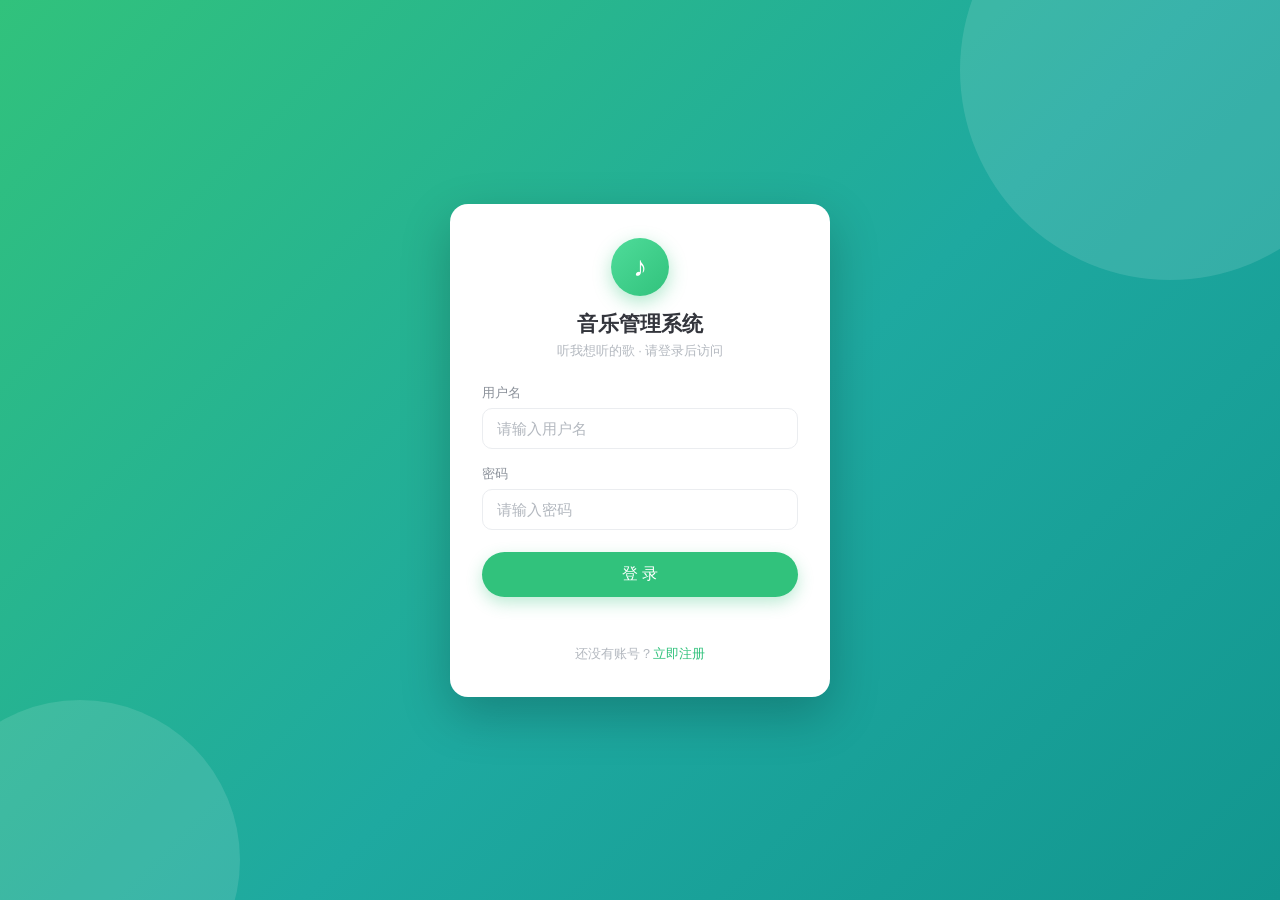
==== music/src/main/resources/static/detail.html @ b978e139 "Initial commit" ====
<!DOCTYPE html>
<html lang="zh-CN">
<head>
  <meta charset="UTF-8">
  <meta name="viewport" content="width=device-width, initial-scale=1.0">
  <title>音乐详情</title>
  <script>
    // 登录守卫：未登录跳转登录页
    if (!sessionStorage.getItem("musicUser")) location.replace("login.html");
  </script>
  <link rel="stylesheet" href="css/qqmusic.css">
  <script defer src="js/shell.js"></script>
  <style>
    /* ---------- 歌曲信息区 ---------- */
    #card { padding: 28px; }
    .detail { display: flex; gap: 28px; flex-wrap: wrap; }
    .cover {
      width: 240px; height: 240px; object-fit: cover; border-radius: 14px; flex-shrink: 0;
      background: #eef0f2; box-shadow: 0 8px 24px rgba(0,0,0,.12);
    }
    .cover.ph {
      display: flex; align-items: center; justify-content: center; font-size: 76px; color: #cbd1d7;
      background: linear-gradient(135deg, #f2f4f6, #e4e8ec);
    }
    .info { flex: 1; min-width: 280px; display: flex; flex-direction: column; gap: 10px; }
    .info h1 { font-size: 25px; font-weight: 700; }
    .info .author { font-size: 15px; color: var(--qm-text-2); }
    .tag { font-size: 12px; padding: 3px 11px; }
    .meta { font-size: 12px; color: var(--qm-text-3); }
    .audio-wrap { display: flex; flex-direction: column; gap: 4px; margin-top: 2px; }

    .like-line { display: flex; align-items: center; gap: 12px; margin-top: 6px; }
    .like-btn { background: #fff; color: var(--qm-red); border: 1px solid #ffd6d6; padding: 7px 20px; }
    .like-btn:hover { background: var(--qm-red-soft); }
    .like-btn.liked { background: var(--qm-red); color: #fff; border-color: var(--qm-red); }
    .like-users { display: flex; flex-wrap: wrap; gap: 6px; align-items: center; margin-top: 2px; }
    .like-users-label { font-size: 12px; color: var(--qm-text-2); }
    .like-user { font-size: 12px; background: var(--qm-red-soft); color: var(--qm-red); padding: 2px 10px; border-radius: 999px; }

    .section { margin-top: 26px; }
    .section h3 { font-size: 13px; color: var(--qm-text-2); margin-bottom: 8px; }
    .content { font-size: 14px; line-height: 1.8; color: #5c6672; white-space: pre-wrap; }
    .actions { margin-top: 26px; display: flex; gap: 10px; }

    /* ---------- 评论区 ---------- */
    #commentsCard h3.title { font-size: 16px; margin-bottom: 16px; }
    .comment-box { display: flex; flex-direction: column; gap: 10px; }
    .comment-box textarea { width: 100%; min-height: 76px; resize: vertical; line-height: 1.6; }
    .comment-box .row { display: flex; justify-content: flex-end; gap: 10px; }
    .comment-list { margin-top: 18px; display: flex; flex-direction: column; gap: 14px; }
    .comment-item { border-top: 1px solid var(--qm-border); padding-top: 14px; }
    .comment-item.comment-highlight { animation: cmtFlash 2.5s ease; border-radius: 8px; }
    @keyframes cmtFlash {
      0%, 45% { background: var(--qm-green-soft); box-shadow: 0 0 0 8px var(--qm-green-soft); }
      100% { background: transparent; box-shadow: 0 0 0 8px transparent; }
    }
    .comment-head { display: flex; align-items: center; gap: 9px; margin-bottom: 5px; }
    .comment-head .avatar {
      width: 32px; height: 32px; border-radius: 50%; flex-shrink: 0; font-weight: 700;
      background: var(--qm-green-soft); color: var(--qm-green-dark);
      display: flex; align-items: center; justify-content: center; font-size: 14px;
    }
    .comment-head .name { font-weight: 600; font-size: 14px; }
    .comment-head .time { margin-left: auto; font-size: 12px; color: var(--qm-text-3); }
    .comment-text { font-size: 14px; line-height: 1.7; color: #5c6672; white-space: pre-wrap; }
    .comment-actions { margin-top: 7px; display: flex; gap: 16px; }
    .comment-actions a { font-size: 12px; color: var(--qm-text-2); cursor: pointer; }
    .comment-actions a:hover { color: var(--qm-green); }
    .replies {
      margin-top: 12px; margin-left: 41px; padding-left: 14px;
      display: flex; flex-direction: column; gap: 14px; border-left: 2px solid var(--qm-border);
    }
    .reply-form { margin-top: 10px; margin-left: 41px; }
    .empty-comments { color: var(--qm-text-3); font-size: 14px; padding: 12px 0; }
  </style>
</head>
<body>
  <main class="qm-main">
    <header class="qm-top">
      <a class="qm-back" href="music.html" title="返回列表">←</a>
      <div>
        <h1>歌曲详情</h1>
        <div class="sub">MusicController · /music</div>
      </div>
    </header>

    <div class="qm-content narrow">
      <div class="card" id="card">
        <div class="state">加载中…</div>
      </div>

      <!-- 评论区 -->
      <div class="card" id="commentsCard">
        <h3 class="title">评论 <span id="commentCount"></span></h3>
        <div class="comment-box">
          <textarea id="newComment" placeholder="说点什么吧…"></textarea>
          <div class="row"><button onclick="postComment()">发表评论</button></div>
        </div>
        <div class="comment-list" id="commentList">
          <div class="empty-comments">加载中…</div>
        </div>
      </div>
    </div>
  </main>

  <!-- 编辑弹窗 -->
  <div class="mask" id="mask">
    <div class="modal">
      <h3>编辑音乐</h3>
      <input type="hidden" id="f_id" />
      <input type="hidden" id="f_publishTime" />
      <div class="field"><label>标题</label><input id="f_title" /></div>
      <div class="field"><label>歌手</label><input id="f_author" /></div>
      <div class="field"><label>简介</label><textarea id="f_content"></textarea></div>
      <div class="field"><label>标签（逗号分隔）</label><input id="f_tags" placeholder="流行, 华语, 经典" /></div>
      <div class="field"><label>封面图 URL</label><input id="f_pictureUrl" /></div>
      <div class="field"><label>音频 URL</label><input id="f_soundUrl" /></div>
      <div class="modal-actions">
        <button class="ghost" onclick="closeModal()">取消</button>
        <button onclick="submitForm()">保存</button>
      </div>
    </div>
  </div>

  <div id="toast"></div>

  <script>
    const API = "/music";
    const id = new URLSearchParams(location.search).get("id");
    const targetCommentId = new URLSearchParams(location.search).get("commentId");
    let current = null;

    function toast(msg, ok = true) {
      const t = document.getElementById("toast");
      t.textContent = msg;
      t.className = "show " + (ok ? "ok" : "err");
      setTimeout(() => (t.className = ""), 2200);
    }

    function fmtDate(d) {
      if (!d) return "-";
      const dt = new Date(d);
      if (isNaN(dt.getTime())) return d;
      const p = n => String(n).padStart(2, "0");
      return `${dt.getFullYear()}-${p(dt.getMonth()+1)}-${p(dt.getDate())} ${p(dt.getHours())}:${p(dt.getMinutes())}`;
    }

    function esc(s) {
      return String(s ?? "").replace(/[&<>"]/g, c => ({ "&":"&amp;","<":"&lt;",">":"&gt;","\"":"&quot;" }[c]));
    }

    function tagList(tags) {
      if (!tags) return "";
      const arr = String(tags).split(/[,，;；\s]+/).filter(Boolean);
      if (!arr.length) return "";
      return `<div class="tags">${arr.map(t => `<span class="tag">${esc(t)}</span>`).join("")}</div>`;
    }

    // 秒 -> mm:ss
    function fmtDur(sec) {
      if (!isFinite(sec) || sec <= 0) return "--:--";
      const s = Math.round(sec);
      const p = n => String(n).padStart(2, "0");
      return `${p(Math.floor(s / 60))}:${p(s % 60)}`;
    }

    // 音频元数据加载完成后，把实际时长写入相邻的时长标签
    function showDur(a) {
      const el = a.parentElement && a.parentElement.querySelector(".dur");
      if (el) el.textContent = "时长 " + fmtDur(a.duration);
    }

    function render(m) {
      current = m;
      document.title = m.title + " - 音乐详情";
      const coverHtml = m.pictureUrl
        ? `<img class="cover" src="${esc(m.pictureUrl)}" alt="" onerror="this.replaceWith(Object.assign(document.createElement('div'),{className:'cover ph',textContent:'♪'}))">`
        : `<div class="cover ph">♪</div>`;
      document.getElementById("card").innerHTML = `
        <div class="detail">
          ${coverHtml}
          <div class="info">
            <h1>${esc(m.title)}</h1>
            <div class="author">${esc(m.author) || "未知歌手"}</div>
            ${tagList(m.tags)}
            ${m.soundUrl ? `<div class="audio-wrap"><audio controls preload="metadata" src="${esc(m.soundUrl)}" onloadedmetadata="showDur(this)"></audio><span class="meta dur">时长 --:--</span></div>` : '<div class="meta">暂无音频</div>'}
            <div class="meta">ID #${m.id} · 发布于 ${fmtDate(m.publishTime)}</div>
            <div class="like-line">
              <button class="like-btn" id="likeBtn" onclick="toggleLike()">🤍 点赞</button>
              <span class="meta" id="likeCount"></span>
            </div>
            <div class="like-users" id="likeUsers"></div>
          </div>
        </div>
        ${m.content ? `<div class="section"><h3>简介</h3><div class="content">${esc(m.content)}</div></div>` : ""}
        <div class="actions">
          <button onclick="openEdit()">编辑</button>
          <button class="danger" onclick="removeMusic()">删除</button>
        </div>`;
      // 详情渲染后绑定播放上报（音频元素由上面的模板生成）
      bindPlaySync(document.querySelector("#card audio"));
    }

    async function load() {
      if (!id) {
        document.getElementById("card").innerHTML = '<div class="state">缺少音乐 ID 参数</div>';
        return;
      }
      try {
        const r = await fetch(`${API}/id?id=${encodeURIComponent(id)}`);
        const data = await r.json();
        if (data.baseVo && !data.baseVo.success) {
          document.getElementById("card").innerHTML =
            `<div class="state">${esc(data.baseVo.errorMessage || "音乐不存在")}</div>`;
          return;
        }
        if (!data.musicVo) {
          document.getElementById("card").innerHTML = '<div class="state">音乐不存在</div>';
          return;
        }
        render(data.musicVo);
      } catch (e) {
        document.getElementById("card").innerHTML = `<div class="state">请求失败：${esc(e.message)}</div>`;
      }
    }

    // ---------- 播放时长同步上报（基于 prize_sender 的 SyncController，运行在 8085 端口） ----------
    const SYNC_API = `http://${location.hostname}:8085/sync`;
    const SYNC_INTERVAL_MS = 30000;   // 每 30 秒上报一次
    const SYNC_DURATION = 30;         // 每次上报的播放时长（秒）
    const SYNC_SCENE = "PLAY_MUSIC";  // 发奖场景，默认播放音乐
    const SYNC_PRIZE_CODE = "COIN";   // 奖品码，默认金币
    let syncTimer = null;

    // 上报一次播放记录：调用 SyncController 的 /sync/sync
    async function play() {
      if (currentUserId == null || !id) return;   // 用户未识别或缺少音乐 id 时不上报
      const params = new URLSearchParams({
        userId: currentUserId,
        musicId: id,
        duration: SYNC_DURATION,
        scene: SYNC_SCENE,
        prizeCode: SYNC_PRIZE_CODE
      });
      try {
        await fetch(`${SYNC_API}/sync?${params.toString()}`, { method: "POST" });
      } catch (e) { /* 上报失败不打断播放体验 */ }
    }

    // 绑定音频播放事件：播放中每 30s 调用一次 play，暂停 / 结束 / 离开页面时停止
    function bindPlaySync(audio) {
      const stop = () => { clearInterval(syncTimer); syncTimer = null; };
      stop();   // 重新渲染（如编辑后）时先清掉可能遗留的计时器
      if (!audio) return;
      const start = () => { if (!syncTimer) syncTimer = setInterval(play, SYNC_INTERVAL_MS); };
      audio.addEventListener("play", start);
      audio.addEventListener("pause", stop);
      audio.addEventListener("ended", stop);
      window.addEventListener("beforeunload", stop);
    }

    // ---------- 编辑 / 删除 ----------
    const FIELDS = ["id", "title", "author", "content", "tags", "pictureUrl", "soundUrl", "publishTime"];

    function openEdit() {
      FIELDS.forEach(f => document.getElementById("f_" + f).value = current[f] ?? "");
      document.getElementById("mask").classList.add("show");
    }

    function closeModal() { document.getElementById("mask").classList.remove("show"); }

    async function submitForm() {
      const payload = {
        id: parseInt(document.getElementById("f_id").value, 10),
        title: document.getElementById("f_title").value.trim(),
        author: document.getElementById("f_author").value.trim(),
        content: document.getElementById("f_content").value.trim(),
        tags: document.getElementById("f_tags").value.trim(),
        pictureUrl: document.getElementById("f_pictureUrl").value.trim(),
        soundUrl: document.getElementById("f_soundUrl").value.trim()
      };
      if (!payload.title) return toast("标题不能为空", false);
      const pt = document.getElementById("f_publishTime").value;
      if (pt) payload.publishTime = pt;

      try {
        const r = await fetch(`${API}/modify`, {
          method: "PUT",
          headers: { "Content-Type": "application/json" },
          body: JSON.stringify(payload)
        });
        const data = await r.json();
        if (data.success) { toast("修改成功"); closeModal(); load(); }
        else toast(data.errorMessage || "操作失败", false);
      } catch (e) { toast("请求失败: " + e.message, false); }
    }

    async function removeMusic() {
      if (!confirm(`确认删除音乐「${current.title}」(ID: ${current.id})？`)) return;
      try {
        const r = await fetch(`${API}/delete?id=${current.id}`, { method: "DELETE" });
        const data = await r.json();
        if (data.success) { toast("删除成功，即将返回列表"); setTimeout(() => location.href = "music.html", 800); }
        else toast(data.errorMessage || "删除失败", false);
      } catch (e) { toast("请求失败: " + e.message, false); }
    }

    // ---------- 评论区 ----------
    const userName = sessionStorage.getItem("musicUser");
    let currentUserId = null;   // 当前登录用户 id
    const userMap = {};         // userId -> name
    let commentsCache = [];      // 当前音乐的全部评论

    // 拉取用户列表：构建 id->名字 映射，并解析当前登录用户的 id
    async function loadUsers() {
      try {
        const r = await fetch("/user/all");
        const data = await r.json();
        (data.userVoList || []).forEach(u => { userMap[u.id] = u.name; });
        const me = (data.userVoList || []).find(u => u.name === userName);
        if (me) currentUserId = me.id;
      } catch (e) { /* 用户名解析失败时仅影响发表，不阻断浏览 */ }
    }

    async function loadComments() {
      try {
        const r = await fetch(`/comment/by-music?musicId=${encodeURIComponent(id)}`);
        const data = await r.json();
        if (data.baseVo && !data.baseVo.success) {
          document.getElementById("commentList").innerHTML =
            `<div class="empty-comments">${esc(data.baseVo.errorMessage || "评论加载失败")}</div>`;
          return;
        }
        commentsCache = data.commentVoList || [];
        renderComments(commentsCache);
        highlightTargetComment();
      } catch (e) {
        document.getElementById("commentList").innerHTML =
          `<div class="empty-comments">评论加载失败：${esc(e.message)}</div>`;
      }
    }

    // 从通知跳转而来时，滚动到目标评论并高亮
    function highlightTargetComment() {
      if (!targetCommentId) return;
      const el = document.querySelector(`.comment-item[data-id="${targetCommentId}"]`);
      if (!el) { toast("对应评论不存在或已删除", false); return; }
      el.scrollIntoView({ behavior: "smooth", block: "center" });
      el.classList.add("comment-highlight");
      setTimeout(() => el.classList.remove("comment-highlight"), 2600);
    }

    function renderComments(list) {
      const wrap = document.getElementById("commentList");
      document.getElementById("commentCount").textContent = list.length ? `(${list.length})` : "";
      if (!list.length) {
        wrap.innerHTML = '<div class="empty-comments">还没有评论，快来抢沙发～</div>';
        return;
      }

      // 按 parentId 分组，支持楼中楼回复
      const byParent = {};
      list.forEach(c => { (byParent[c.parentId] = byParent[c.parentId] || []).push(c); });

      function nodeHtml(c) {
        const name = userMap[c.userId] || ("用户" + c.userId);
        const mine = c.userId === currentUserId;
        const children = byParent[c.id] || [];
        return `<div class="comment-item" data-id="${c.id}">
          <div class="comment-head">
            <div class="avatar">${esc((name || "?").charAt(0).toUpperCase())}</div>
            <span class="name">${esc(name)}</span>
            <span class="time">${fmtDate(c.publishTime)}</span>
          </div>
          <div class="comment-text">${esc(c.comment)}</div>
          <div class="comment-actions">
            <a onclick="toggleReply(${c.id})">回复</a>
            ${mine ? `<a onclick="editComment(${c.id})">编辑</a><a onclick="removeComment(${c.id})">删除</a>` : ""}
          </div>
          <div class="reply-form" id="reply_${c.id}" style="display:none;">
            <div class="comment-box">
              <textarea id="replyText_${c.id}" placeholder="回复 ${esc(name)}…"></textarea>
              <div class="row">
                <button class="ghost" onclick="toggleReply(${c.id})">取消</button>
                <button onclick="submitReply(${c.id})">回复</button>
              </div>
            </div>
          </div>
          ${children.length ? `<div class="replies">${children.map(nodeHtml).join("")}</div>` : ""}
        </div>`;
      }

      const tops = byParent[0] || [];
      wrap.innerHTML = tops.map(nodeHtml).join("");
    }

    function toggleReply(cid) {
      const el = document.getElementById("reply_" + cid);
      const show = el.style.display === "none";
      el.style.display = show ? "block" : "none";
      if (show) document.getElementById("replyText_" + cid).focus();
    }

    async function addComment(text, parentId) {
      if (!currentUserId) return toast("无法识别当前用户，请重新登录", false);
      try {
        const r = await fetch("/comment/add", {
          method: "POST",
          headers: { "Content-Type": "application/json" },
          body: JSON.stringify({
            userId: currentUserId,
            musicId: parseInt(id, 10),
            parentId: parentId,
            comment: text
          })
        });
        const data = await r.json();
        if (data.success) { toast("评论成功"); loadComments(); return true; }
        toast(data.errorMessage || "评论失败", false);
      } catch (e) { toast("请求失败: " + e.message, false); }
      return false;
    }

    async function postComment() {
      const ta = document.getElementById("newComment");
      const text = ta.value.trim();
      if (!text) return toast("评论不能为空", false);
      if (await addComment(text, 0)) ta.value = "";
    }

    async function submitReply(parentId) {
      const ta = document.getElementById("replyText_" + parentId);
      const text = ta.value.trim();
      if (!text) return toast("回复不能为空", false);
      await addComment(text, parentId);
    }

    async function editComment(cid) {
      const c = commentsCache.find(x => x.id === cid);
      const text = prompt("编辑评论", c ? c.comment : "");
      if (text === null) return;
      if (!text.trim()) return toast("评论不能为空", false);
      try {
        const r = await fetch(`/comment/modify?id=${cid}&comment=${encodeURIComponent(text.trim())}`,
          { method: "PUT" });
        const data = await r.json();
        if (data.success) { toast("修改成功"); loadComments(); }
        else toast(data.errorMessage || "操作失败", false);
      } catch (e) { toast("请求失败: " + e.message, false); }
    }

    async function removeComment(cid) {
      if (!confirm("确认删除这条评论？")) return;
      try {
        const r = await fetch(`/comment/delete?id=${cid}`, { method: "DELETE" });
        const data = await r.json();
        if (data.success) { toast("删除成功"); loadComments(); }
        else toast(data.errorMessage || "删除失败", false);
      } catch (e) { toast("请求失败: " + e.message, false); }
    }

    // ---------- 点赞 ----------
    let isLiked = false;
    let likeCountNum = 0;
    let likeUsers = [];   // 点赞当前音乐的用户列表

    function renderLikeBtn() {
      const btn = document.getElementById("likeBtn");
      const cnt = document.getElementById("likeCount");
      if (btn) {
        btn.textContent = isLiked ? "❤️ 已赞" : "🤍 点赞";
        btn.classList.toggle("liked", isLiked);
      }
      if (cnt) cnt.textContent = likeCountNum > 0 ? `${likeCountNum} 人点赞` : "暂无点赞";
    }

    function renderLikeUsers() {
      const box = document.getElementById("likeUsers");
      if (!box) return;
      if (!likeUsers.length) { box.innerHTML = ""; return; }
      box.innerHTML = `<span class="like-users-label">点赞用户：</span>` +
        likeUsers.map(u => `<span class="like-user">${esc(u.name)}</span>`).join("");
    }

    async function loadLike() {
      if (!document.getElementById("likeBtn")) return;
      try {
        const r = await fetch(`/like/music?musicId=${encodeURIComponent(id)}`);
        const d = await r.json();
        likeUsers = d.userVoList || [];
        likeCountNum = likeUsers.length;
        isLiked = currentUserId != null && likeUsers.some(u => u.id === currentUserId);
      } catch (e) { /* 保持默认态 */ }
      renderLikeBtn();
      renderLikeUsers();
    }

    async function toggleLike() {
      if (!currentUserId) return toast("无法识别当前用户，请重新登录", false);
      const btn = document.getElementById("likeBtn");
      const wasLiked = isLiked;
      const url = `/like/${wasLiked ? "delete" : "add"}?userId=${currentUserId}&musicId=${encodeURIComponent(id)}`;
      if (btn) btn.disabled = true;
      try {
        const r = await fetch(url, { method: wasLiked ? "DELETE" : "POST" });
        const data = await r.json();
        if (data.success) {
          await loadLike();
          toast(wasLiked ? "已取消点赞" : "点赞成功");
        } else {
          toast(data.errorMessage || "操作失败", false);
        }
      } catch (e) {
        toast("请求失败: " + e.message, false);
      } finally {
        if (btn) btn.disabled = false;
      }
    }

    (async function init() {
      await loadUsers();     // 解析当前用户 id 及 id->名字映射
      await load();          // 渲染音乐详情（生成点赞按钮）
      if (!id) { document.getElementById("commentsCard").style.display = "none"; return; }
      await loadLike();      // 按钮已存在、用户 id 已知，加载点赞状态
      await loadComments();
    })();
  </script>
</body>
</html>
---- music/src/main/resources/static/css/qqmusic.css ----
/* ==========================================================================
   QQ 音乐风格主题 · 全站共用样式
   页面通过 <link rel="stylesheet" href="css/qqmusic.css"> 引入，
   仅保留页面独有的样式在各自的 <style> 中。
   ========================================================================== */

:root {
  --qm-green: #31c27c;          /* 主色：QQ 音乐绿 */
  --qm-green-dark: #26a768;
  --qm-green-soft: #eaf9f1;     /* 绿色浅底（标签 / 选中态） */
  --qm-bg: #f5f6f7;             /* 页面底色 */
  --qm-card: #ffffff;
  --qm-text: #33353c;
  --qm-text-2: #8a9099;         /* 次级文字 */
  --qm-text-3: #b3b8bf;         /* 占位 / 弱化文字 */
  --qm-border: #ebedf0;
  --qm-hover: #f7f8fa;
  --qm-red: #ff5252;            /* 危险 / 红心 */
  --qm-red-soft: #fff0f0;
  --qm-gold: #ffb422;
  --qm-side-w: 216px;
  --qm-radius: 12px;
  --qm-shadow: 0 2px 12px rgba(0, 0, 0, .05);
}

* { box-sizing: border-box; margin: 0; padding: 0; }

body {
  font-family: -apple-system, BlinkMacSystemFont, "PingFang SC", "Hiragino Sans GB",
               "Microsoft YaHei", "Segoe UI", sans-serif;
  background: var(--qm-bg);
  color: var(--qm-text);
  font-size: 14px;
  -webkit-font-smoothing: antialiased;
}

a { color: var(--qm-green); text-decoration: none; }
a:hover { color: var(--qm-green-dark); }

/* 细滚动条，贴近客户端观感 */
::-webkit-scrollbar { width: 8px; height: 8px; }
::-webkit-scrollbar-thumb { background: #d8dce0; border-radius: 4px; }
::-webkit-scrollbar-thumb:hover { background: #c3c8ce; }
::-webkit-scrollbar-track { background: transparent; }

/* ============================ 应用骨架 ============================ */
/* 左侧固定导航 + 右侧内容区，由 js/shell.js 注入侧栏内容 */
.qm-side {
  position: fixed; top: 0; left: 0; bottom: 0; width: var(--qm-side-w);
  background: #fff; border-right: 1px solid var(--qm-border);
  display: flex; flex-direction: column; z-index: 40;
}
.qm-brand {
  display: flex; align-items: center; gap: 10px; padding: 20px 20px 16px;
  color: var(--qm-text); text-decoration: none;
}
.qm-brand .logo {
  width: 34px; height: 34px; border-radius: 50%; flex-shrink: 0;
  background: linear-gradient(135deg, #4fdc9a, var(--qm-green));
  color: #fff; font-size: 18px;
  display: flex; align-items: center; justify-content: center;
  box-shadow: 0 3px 8px rgba(49, 194, 124, .35);
}
.qm-brand .name { font-size: 17px; font-weight: 700; letter-spacing: .5px; }
.qm-brand .name small { display: block; font-size: 11px; font-weight: 400; color: var(--qm-text-3); letter-spacing: 0; }

.qm-nav { flex: 1; overflow-y: auto; padding-bottom: 12px; }
.qm-nav .group { font-size: 12px; color: var(--qm-text-3); padding: 14px 20px 6px; letter-spacing: .5px; }
.qm-nav a {
  position: relative; display: flex; align-items: center; gap: 10px;
  padding: 9px 20px; font-size: 14px; color: #5c6672; text-decoration: none; transition: .12s;
}
.qm-nav a .ic { width: 18px; text-align: center; font-size: 15px; }
.qm-nav a:hover { background: var(--qm-hover); color: var(--qm-text); }
.qm-nav a.active { background: var(--qm-green-soft); color: var(--qm-green-dark); font-weight: 600; }
.qm-nav a.active::before {
  content: ""; position: absolute; left: 0; top: 8px; bottom: 8px;
  width: 3px; border-radius: 0 3px 3px 0; background: var(--qm-green);
}

.qm-side-foot { border-top: 1px solid var(--qm-border); padding: 12px 16px; display: flex; align-items: center; gap: 10px; }
.qm-side-foot .avatar {
  width: 32px; height: 32px; border-radius: 50%; flex-shrink: 0;
  background: var(--qm-green-soft); color: var(--qm-green-dark);
  display: flex; align-items: center; justify-content: center; font-size: 14px; font-weight: 700;
}
.qm-side-foot .who { flex: 1; min-width: 0; }
.qm-side-foot .who .n { font-size: 13px; font-weight: 600; white-space: nowrap; overflow: hidden; text-overflow: ellipsis; }
.qm-side-foot .who .r { font-size: 11px; color: var(--qm-text-3); }
.qm-side-foot .out {
  background: none; color: var(--qm-text-3); padding: 4px 6px; font-size: 16px; border-radius: 6px;
}
.qm-side-foot .out:hover { background: var(--qm-hover); color: var(--qm-red); }

.qm-main { margin-left: var(--qm-side-w); min-height: 100vh; display: flex; flex-direction: column; }

/* 顶栏：返回 / 标题 / 右侧操作 */
.qm-top {
  position: sticky; top: 0; z-index: 30;
  background: rgba(255, 255, 255, .9); backdrop-filter: saturate(180%) blur(12px);
  border-bottom: 1px solid var(--qm-border);
  display: flex; align-items: center; gap: 14px; padding: 0 28px; height: 60px; flex-wrap: wrap;
}
.qm-top h1 { font-size: 19px; font-weight: 600; }
.qm-top .sub { font-size: 12px; color: var(--qm-text-3); margin-top: 1px; }
.qm-top .spacer { flex: 1; }
.qm-top .acts { display: flex; align-items: center; gap: 10px; }
.qm-back {
  width: 30px; height: 30px; border-radius: 50%; background: var(--qm-hover); color: var(--qm-text-2);
  display: inline-flex; align-items: center; justify-content: center; font-size: 15px; text-decoration: none;
  flex-shrink: 0; transition: .12s;
}
.qm-back:hover { background: #eceef1; color: var(--qm-text); }

.qm-content { flex: 1; padding: 22px 28px 40px; }

/* 圆形图标按钮（顶栏铃铛 / 设置等） */
.icon-btn {
  position: relative; width: 34px; height: 34px; border-radius: 50%; padding: 0;
  background: var(--qm-hover); color: #5c6672; font-size: 16px; border: none; cursor: pointer;
  display: inline-flex; align-items: center; justify-content: center; text-decoration: none; transition: .12s;
}
.icon-btn:hover { background: #eceef1; color: var(--qm-text); filter: none; transform: none; }
.icon-btn .badge {
  position: absolute; top: -3px; right: -3px; min-width: 17px; height: 17px; padding: 0 4px;
  background: var(--qm-red); color: #fff; font-size: 11px; line-height: 17px; text-align: center;
  border-radius: 9px; box-shadow: 0 0 0 2px #fff;
}

/* ============================ 表单控件 ============================ */
input, select, textarea, button {
  font-family: inherit; font-size: 14px; outline: none;
}
input, select, textarea {
  padding: 8px 14px; border-radius: 8px; border: 1px solid var(--qm-border);
  background: #fff; color: var(--qm-text); transition: .15s;
}
input::placeholder, textarea::placeholder { color: var(--qm-text-3); }
input:focus, select:focus, textarea:focus {
  border-color: var(--qm-green); box-shadow: 0 0 0 3px rgba(49, 194, 124, .12);
}
input[type="file"] { padding: 7px 10px; background: var(--qm-hover); border-style: dashed; }
select { cursor: pointer; }

button {
  cursor: pointer; border: none; color: #fff; background: var(--qm-green);
  padding: 8px 18px; border-radius: 999px; transition: .15s; font-weight: 500;
}
button:hover { background: var(--qm-green-dark); }
button:active { transform: scale(.97); }
button:disabled { opacity: .45; cursor: not-allowed; transform: none; }
button.ghost { background: #fff; color: #5c6672; border: 1px solid var(--qm-border); }
button.ghost:hover { background: var(--qm-hover); border-color: #dcdfe4; color: var(--qm-text); }
button.danger { background: #fff; color: var(--qm-red); border: 1px solid #ffd6d6; }
button.danger:hover { background: var(--qm-red); color: #fff; border-color: var(--qm-red); }
button.small { padding: 5px 14px; font-size: 13px; }

/* ============================ 卡片 / 工具栏 ============================ */
.card {
  background: var(--qm-card); border-radius: var(--qm-radius); padding: 18px 20px;
  margin-bottom: 16px; box-shadow: var(--qm-shadow);
}
.card.flush { padding: 6px 0; overflow: hidden; }
.card-title { font-size: 16px; font-weight: 600; margin-bottom: 14px; display: flex; align-items: center; gap: 8px; }
.narrow { max-width: 880px; margin: 0 auto; }

.toolbar { display: flex; gap: 10px; align-items: center; flex-wrap: wrap; }
/* 顶部搜索输入：QQ 音乐式胶囊搜索框 */
.search {
  padding: 8px 16px; border-radius: 999px; background: var(--qm-hover); border-color: transparent; width: 240px;
}
.search:focus { background: #fff; border-color: var(--qm-green); }

/* ============================ 表格 ============================ */
table { width: 100%; border-collapse: collapse; }
th, td { text-align: left; padding: 11px 12px; border-bottom: 1px solid var(--qm-border); font-size: 14px; }
th { color: var(--qm-text-2); font-weight: 500; font-size: 12px; letter-spacing: .04em; }
tbody tr { transition: .12s; }
tbody tr:hover td { background: var(--qm-hover); }
tbody tr:last-child td { border-bottom: none; }

/* ============================ 标签 / 空态 / 分页 ============================ */
.tags { display: flex; flex-wrap: wrap; gap: 6px; }
.tag {
  font-size: 11px; background: var(--qm-green-soft); color: var(--qm-green-dark);
  padding: 2px 9px; border-radius: 999px;
}
.empty, .state { text-align: center; color: var(--qm-text-3); padding: 46px 20px; font-size: 14px; }

.pager { display: flex; gap: 10px; align-items: center; justify-content: center; }
.pager .pn { font-size: 13px; color: var(--qm-text-2); min-width: 90px; text-align: center; }

/* ============================ 弹窗 ============================ */
.mask {
  position: fixed; inset: 0; background: rgba(20, 22, 26, .45);
  display: none; align-items: center; justify-content: center; z-index: 50;
  backdrop-filter: blur(2px);
}
.mask.show { display: flex; }
.modal {
  background: #fff; border-radius: 16px; padding: 24px; width: 460px; max-width: 92vw;
  max-height: 90vh; overflow: auto; box-shadow: 0 20px 60px rgba(0, 0, 0, .25);
  animation: qmPop .18s ease-out;
}
@keyframes qmPop { from { opacity: 0; transform: translateY(10px) scale(.98); } }
.modal h3 { font-size: 17px; margin-bottom: 18px; }
.field { margin-bottom: 13px; }
.field label { display: block; font-size: 13px; color: var(--qm-text-2); margin-bottom: 6px; }
.field input, .field select, .field textarea { width: 100%; }
.field textarea { resize: vertical; min-height: 64px; line-height: 1.6; }
.modal-actions { display: flex; justify-content: flex-end; gap: 10px; margin-top: 20px; }

/* ============================ Toast ============================ */
#toast {
  position: fixed; top: 24px; left: 50%; transform: translateX(-50%) translateY(-8px);
  padding: 10px 20px; border-radius: 999px; color: #fff; font-size: 14px;
  opacity: 0; transition: .25s; pointer-events: none; z-index: 100;
  box-shadow: 0 6px 20px rgba(0, 0, 0, .16);
}
#toast.show { opacity: 1; transform: translateX(-50%) translateY(0); }
#toast.ok { background: var(--qm-green); }
#toast.err { background: var(--qm-red); }

/* ============================ 音频播放器 ============================ */
audio { width: 100%; height: 34px; }
audio::-webkit-media-controls-panel { background: var(--qm-hover); }

/* ============================ 登录 / 注册等居中页 ============================ */
body.qm-auth {
  min-height: 100vh; display: flex; align-items: center; justify-content: center; padding: 24px;
  background: linear-gradient(135deg, #31c27c 0%, #1ea9a0 55%, #12968f 100%);
  background-attachment: fixed;
}
/* 背景光晕，模拟客户端启动页；用 fixed 定位以免撑出滚动条 */
body.qm-auth::before, body.qm-auth::after {
  content: ""; position: fixed; border-radius: 50%; background: rgba(255, 255, 255, .12);
}
body.qm-auth::before { width: 420px; height: 420px; top: -140px; right: -100px; }
body.qm-auth::after { width: 320px; height: 320px; bottom: -120px; left: -80px; }

.auth-card {
  position: relative; z-index: 1;
  background: #fff; border-radius: 18px; padding: 34px 32px; width: 380px; max-width: 92vw;
  box-shadow: 0 18px 50px rgba(0, 0, 0, .22);
}
.auth-card.wide { width: 480px; max-width: 94vw; }
.auth-card .logo {
  width: 58px; height: 58px; margin: 0 auto; border-radius: 50%;
  background: linear-gradient(135deg, #4fdc9a, var(--qm-green));
  color: #fff; font-size: 28px;
  display: flex; align-items: center; justify-content: center;
  box-shadow: 0 6px 18px rgba(49, 194, 124, .38);
}
.auth-card h1 { font-size: 21px; text-align: center; margin: 14px 0 4px; }
.auth-card .sub { text-align: center; color: var(--qm-text-3); font-size: 13px; margin-bottom: 24px; }
.auth-card .field input, .auth-card .field select { padding: 11px 14px; font-size: 15px; border-radius: 10px; }
.auth-card .row { display: flex; gap: 12px; }
.auth-card .row .field { flex: 1; }
.auth-card .primary {
  width: 100%; font-size: 16px; padding: 12px; border-radius: 999px; margin-top: 6px;
  box-shadow: 0 6px 16px rgba(49, 194, 124, .32);
}
.auth-card .err { color: var(--qm-red); font-size: 13px; min-height: 18px; margin-top: 12px; text-align: center; }
.auth-card .foot { text-align: center; font-size: 13px; color: var(--qm-text-3); margin-top: 18px; }

/* ============================ 窄屏适配 ============================ */
@media (max-width: 900px) {
  :root { --qm-side-w: 0px; }
  .qm-side { display: none; }
  .qm-top { padding: 0 16px; }
  .qm-content { padding: 16px; }
}
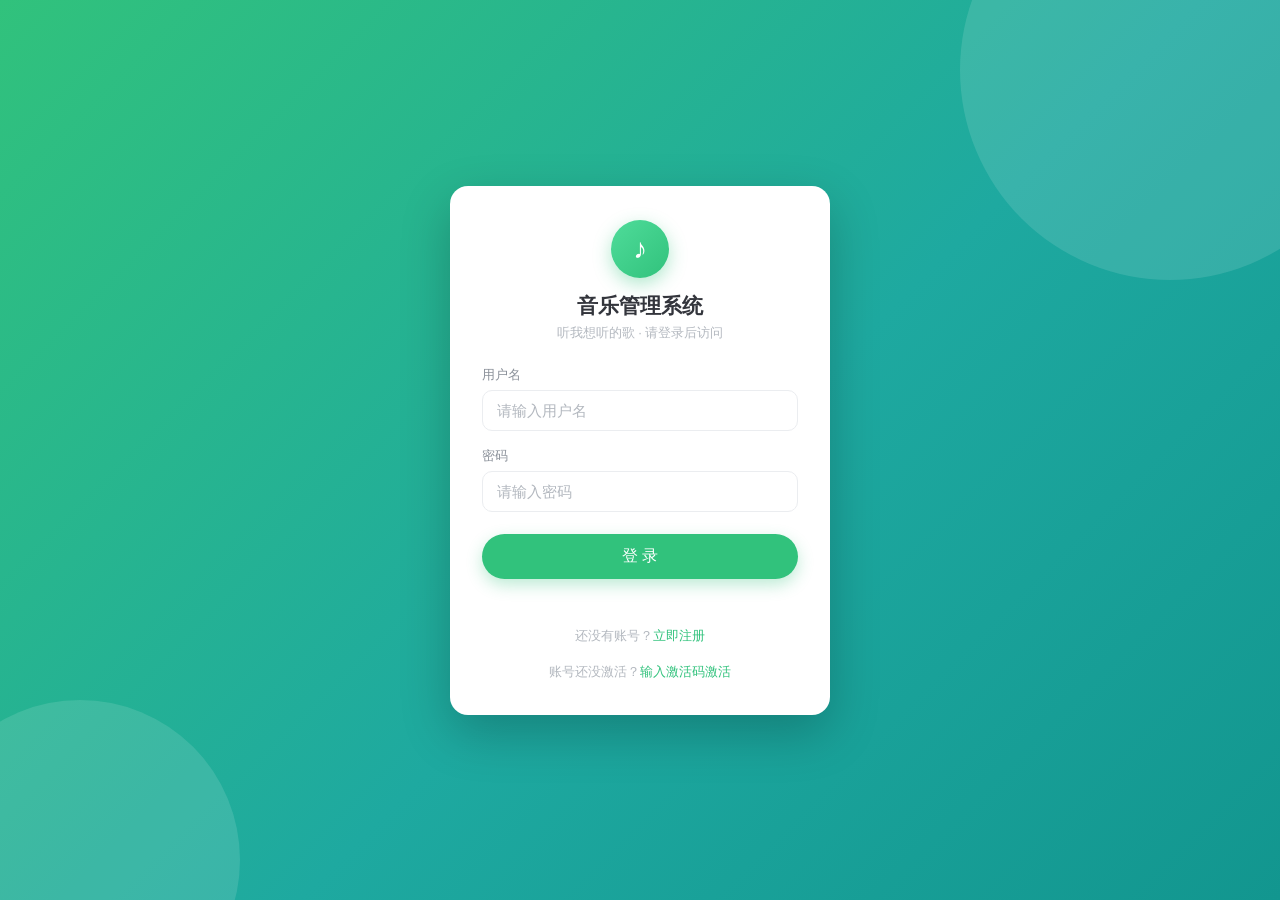
==== commit 6fd3486f: "update" ====
--- a/music/src/main/resources/static/detail.html
+++ b/music/src/main/resources/static/detail.html
@@ -5,8 +5,11 @@
   <meta name="viewport" content="width=device-width, initial-scale=1.0">
   <title>音乐详情</title>
   <script>
-    // 登录守卫：未登录跳转登录页
-    if (!sessionStorage.getItem("musicUser")) location.replace("login.html");
+    // 登录守卫：未登录跳转登录页，并带上当前地址，登录后回跳（邮件推荐链接直达详情页时用到）
+    if (!sessionStorage.getItem("musicUser")) {
+      const back = location.pathname.split("/").pop() + location.search;
+      location.replace("login.html?redirect=" + encodeURIComponent(back));
+    }
   </script>
   <link rel="stylesheet" href="css/qqmusic.css">
   <script defer src="js/shell.js"></script>
